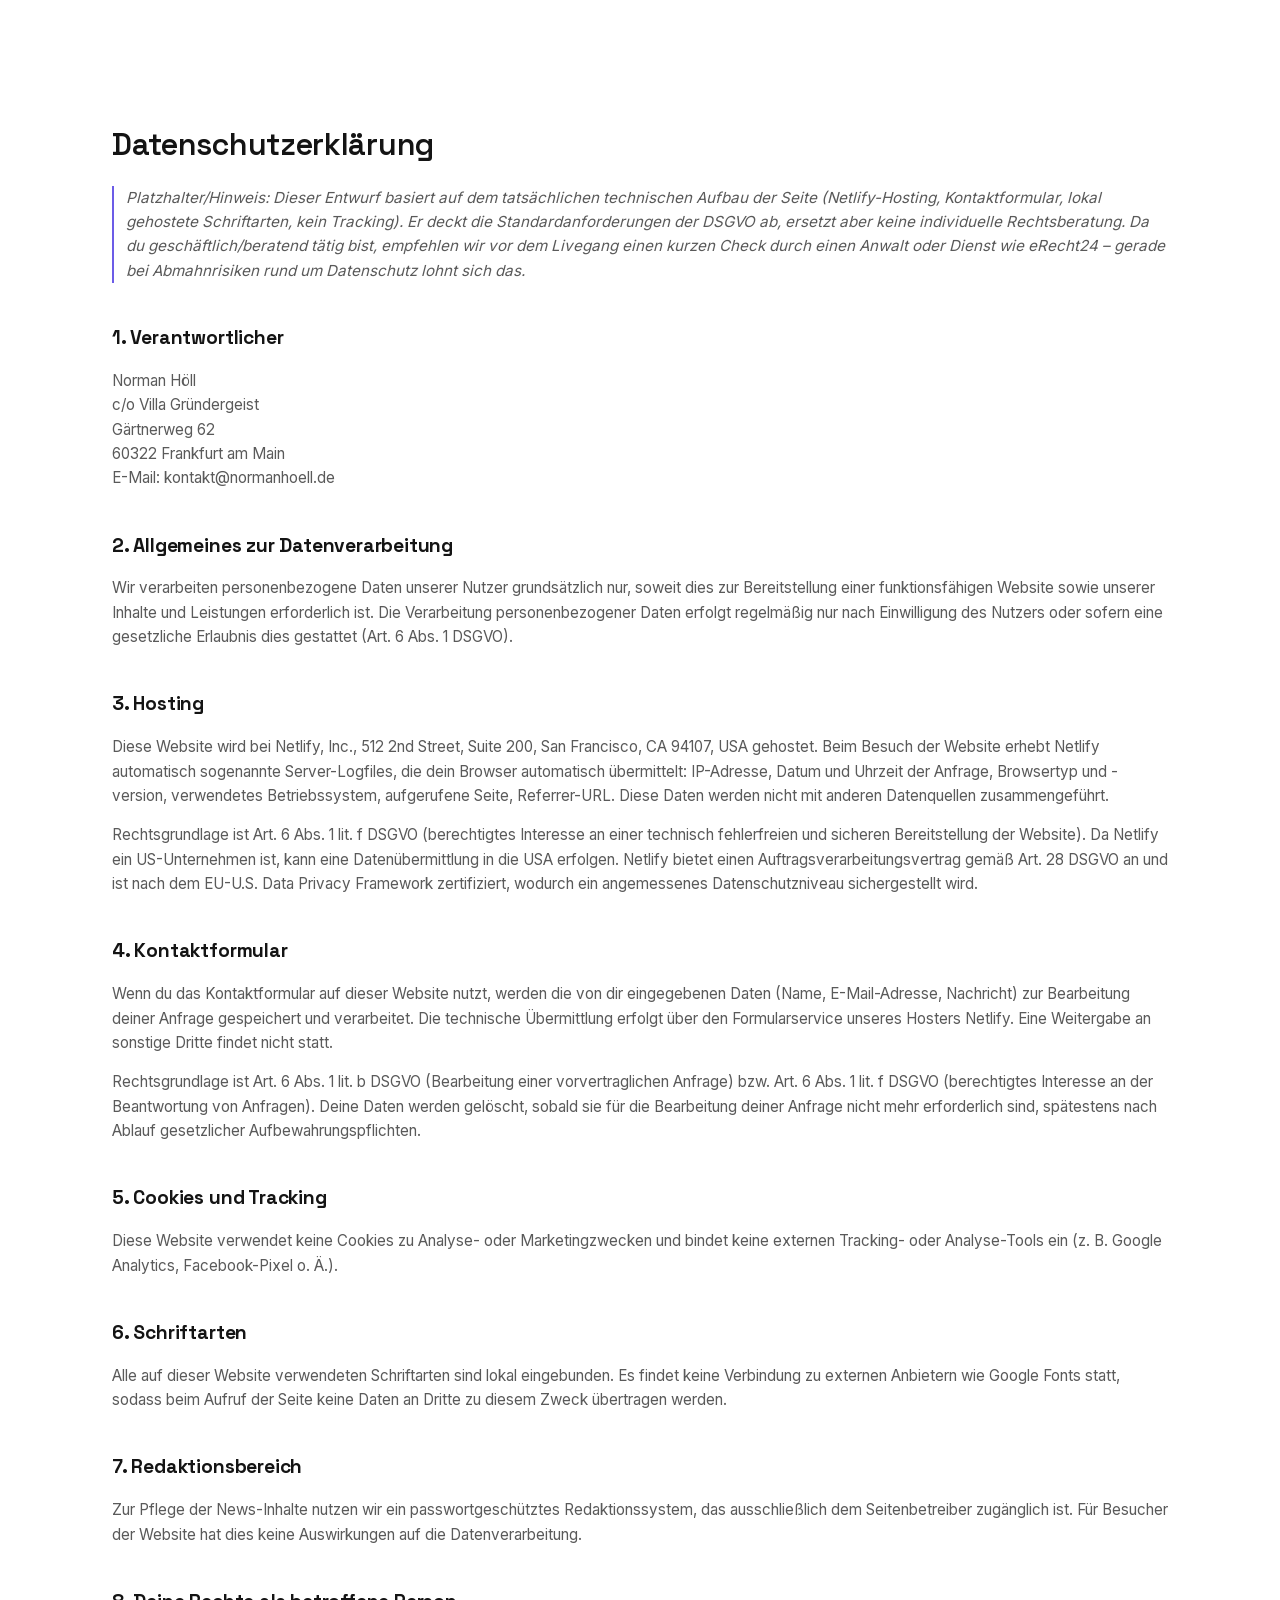
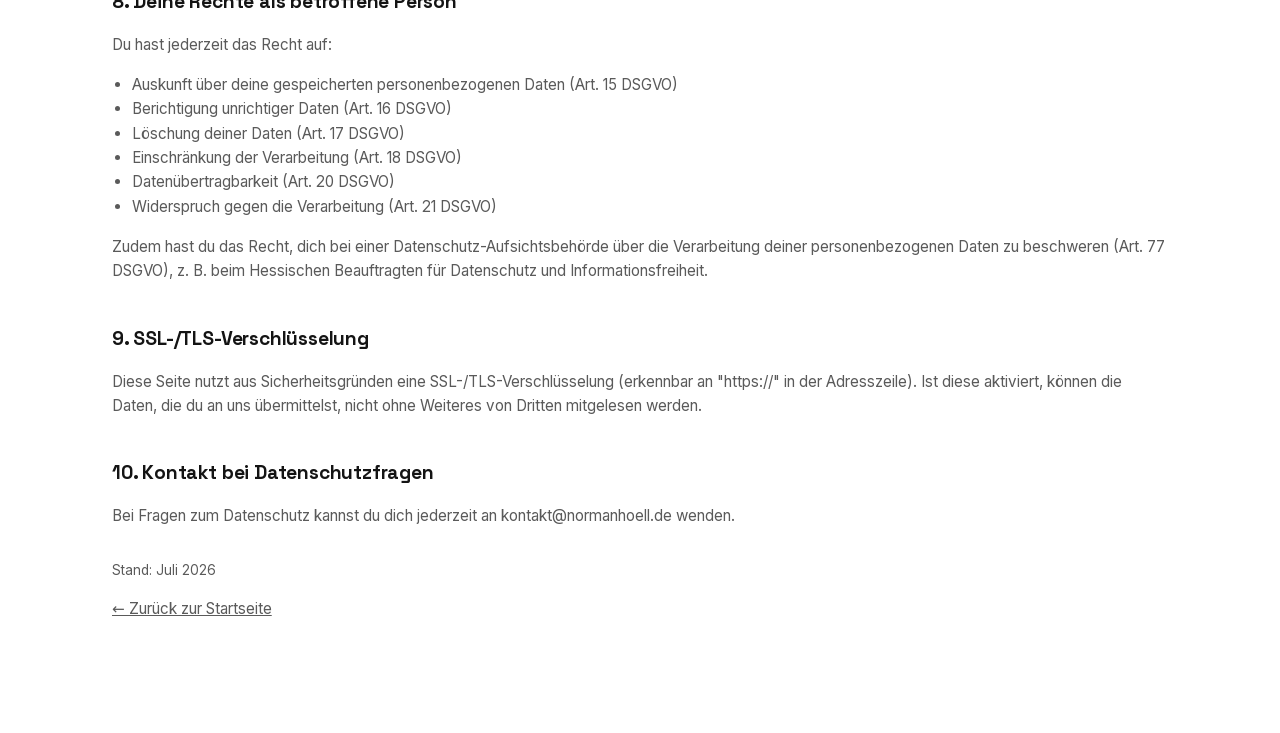
==== datenschutz.html @ 30746abb "Add Datenschutzerklärung, self-host fonts, and content/layout refinements - Reorder sections (Sportp" ====
<!DOCTYPE html>
<html lang="de">
<head>
<meta charset="UTF-8" />
<meta name="viewport" content="width=device-width, initial-scale=1.0" />
<title>Datenschutzerklärung – Norman Höll</title>
<meta name="robots" content="noindex">
<link rel="stylesheet" href="css/style.css">
<style>
  .legal-content h3 { font-size: 1.2rem; margin: 40px 0 12px; }
  .legal-content h4 { font-size: 1rem; margin: 20px 0 8px; }
  .legal-content p, .legal-content li { color: var(--color-text-muted); font-size: 0.95rem; }
  .legal-content ul { padding-left: 20px; }
</style>
</head>
<body>
<section>
  <div class="wrap legal-content">
    <h2 class="section-title" style="text-align:left">Datenschutzerklärung</h2>

    <p class="placeholder-note">
      Platzhalter/Hinweis: Dieser Entwurf basiert auf dem tatsächlichen technischen Aufbau der Seite
      (Netlify-Hosting, Kontaktformular, lokal gehostete Schriftarten, kein Tracking). Er deckt die
      Standardanforderungen der DSGVO ab, ersetzt aber keine individuelle Rechtsberatung. Da du
      geschäftlich/beratend tätig bist, empfehlen wir vor dem Livegang einen kurzen Check durch einen
      Anwalt oder Dienst wie eRecht24 – gerade bei Abmahnrisiken rund um Datenschutz lohnt sich das.
    </p>

    <h3>1. Verantwortlicher</h3>
    <p>
      Norman Höll<br>
      c/o Villa Gründergeist<br>
      Gärtnerweg 62<br>
      60322 Frankfurt am Main<br>
      E-Mail: kontakt@normanhoell.de
    </p>

    <h3>2. Allgemeines zur Datenverarbeitung</h3>
    <p>
      Wir verarbeiten personenbezogene Daten unserer Nutzer grundsätzlich nur, soweit dies zur
      Bereitstellung einer funktionsfähigen Website sowie unserer Inhalte und Leistungen erforderlich
      ist. Die Verarbeitung personenbezogener Daten erfolgt regelmäßig nur nach Einwilligung des
      Nutzers oder sofern eine gesetzliche Erlaubnis dies gestattet (Art. 6 Abs. 1 DSGVO).
    </p>

    <h3>3. Hosting</h3>
    <p>
      Diese Website wird bei Netlify, Inc., 512 2nd Street, Suite 200, San Francisco, CA 94107, USA
      gehostet. Beim Besuch der Website erhebt Netlify automatisch sogenannte Server-Logfiles, die dein
      Browser automatisch übermittelt: IP-Adresse, Datum und Uhrzeit der Anfrage, Browsertyp und
      -version, verwendetes Betriebssystem, aufgerufene Seite, Referrer-URL. Diese Daten werden nicht
      mit anderen Datenquellen zusammengeführt.
    </p>
    <p>
      Rechtsgrundlage ist Art. 6 Abs. 1 lit. f DSGVO (berechtigtes Interesse an einer technisch
      fehlerfreien und sicheren Bereitstellung der Website). Da Netlify ein US-Unternehmen ist, kann
      eine Datenübermittlung in die USA erfolgen. Netlify bietet einen Auftragsverarbeitungsvertrag
      gemäß Art. 28 DSGVO an und ist nach dem EU-U.S. Data Privacy Framework zertifiziert, wodurch ein
      angemessenes Datenschutzniveau sichergestellt wird.
    </p>

    <h3>4. Kontaktformular</h3>
    <p>
      Wenn du das Kontaktformular auf dieser Website nutzt, werden die von dir eingegebenen Daten
      (Name, E-Mail-Adresse, Nachricht) zur Bearbeitung deiner Anfrage gespeichert und verarbeitet. Die
      technische Übermittlung erfolgt über den Formularservice unseres Hosters Netlify. Eine Weitergabe
      an sonstige Dritte findet nicht statt.
    </p>
    <p>
      Rechtsgrundlage ist Art. 6 Abs. 1 lit. b DSGVO (Bearbeitung einer vorvertraglichen Anfrage) bzw.
      Art. 6 Abs. 1 lit. f DSGVO (berechtigtes Interesse an der Beantwortung von Anfragen). Deine Daten
      werden gelöscht, sobald sie für die Bearbeitung deiner Anfrage nicht mehr erforderlich sind,
      spätestens nach Ablauf gesetzlicher Aufbewahrungspflichten.
    </p>

    <h3>5. Cookies und Tracking</h3>
    <p>
      Diese Website verwendet keine Cookies zu Analyse- oder Marketingzwecken und bindet keine externen
      Tracking- oder Analyse-Tools ein (z.&nbsp;B. Google Analytics, Facebook-Pixel o.&nbsp;Ä.).
    </p>

    <h3>6. Schriftarten</h3>
    <p>
      Alle auf dieser Website verwendeten Schriftarten sind lokal eingebunden. Es findet keine
      Verbindung zu externen Anbietern wie Google Fonts statt, sodass beim Aufruf der Seite keine Daten
      an Dritte zu diesem Zweck übertragen werden.
    </p>

    <h3>7. Redaktionsbereich</h3>
    <p>
      Zur Pflege der News-Inhalte nutzen wir ein passwortgeschütztes Redaktionssystem, das ausschließlich
      dem Seitenbetreiber zugänglich ist. Für Besucher der Website hat dies keine Auswirkungen auf die
      Datenverarbeitung.
    </p>

    <h3>8. Deine Rechte als betroffene Person</h3>
    <p>Du hast jederzeit das Recht auf:</p>
    <ul>
      <li>Auskunft über deine gespeicherten personenbezogenen Daten (Art. 15 DSGVO)</li>
      <li>Berichtigung unrichtiger Daten (Art. 16 DSGVO)</li>
      <li>Löschung deiner Daten (Art. 17 DSGVO)</li>
      <li>Einschränkung der Verarbeitung (Art. 18 DSGVO)</li>
      <li>Datenübertragbarkeit (Art. 20 DSGVO)</li>
      <li>Widerspruch gegen die Verarbeitung (Art. 21 DSGVO)</li>
    </ul>
    <p>
      Zudem hast du das Recht, dich bei einer Datenschutz-Aufsichtsbehörde über die Verarbeitung deiner
      personenbezogenen Daten zu beschweren (Art. 77 DSGVO), z.&nbsp;B. beim Hessischen Beauftragten für
      Datenschutz und Informationsfreiheit.
    </p>

    <h3>9. SSL-/TLS-Verschlüsselung</h3>
    <p>
      Diese Seite nutzt aus Sicherheitsgründen eine SSL-/TLS-Verschlüsselung (erkennbar an "https://" in
      der Adresszeile). Ist diese aktiviert, können die Daten, die du an uns übermittelst, nicht ohne
      Weiteres von Dritten mitgelesen werden.
    </p>

    <h3>10. Kontakt bei Datenschutzfragen</h3>
    <p>
      Bei Fragen zum Datenschutz kannst du dich jederzeit an kontakt@normanhoell.de wenden.
    </p>

    <p style="margin-top:32px; font-size:0.85rem;">Stand: Juli 2026</p>

    <p><a href="/">&larr; Zurück zur Startseite</a></p>
  </div>
</section>
</body>
</html>
---- css/style.css ----
@font-face {
  font-family: "Inter";
  font-style: normal;
  font-weight: 300;
  font-display: swap;
  src: url("../fonts/inter-variable.woff2") format("woff2");
}
@font-face {
  font-family: "Inter";
  font-style: normal;
  font-weight: 400;
  font-display: swap;
  src: url("../fonts/inter-variable.woff2") format("woff2");
}
@font-face {
  font-family: "Inter";
  font-style: normal;
  font-weight: 500;
  font-display: swap;
  src: url("../fonts/inter-variable.woff2") format("woff2");
}
@font-face {
  font-family: "Inter";
  font-style: normal;
  font-weight: 600;
  font-display: swap;
  src: url("../fonts/inter-variable.woff2") format("woff2");
}
@font-face {
  font-family: "Space Grotesk";
  font-style: normal;
  font-weight: 500;
  font-display: swap;
  src: url("../fonts/space-grotesk-variable.woff2") format("woff2");
}
@font-face {
  font-family: "Space Grotesk";
  font-style: normal;
  font-weight: 600;
  font-display: swap;
  src: url("../fonts/space-grotesk-variable.woff2") format("woff2");
}
@font-face {
  font-family: "Space Grotesk";
  font-style: normal;
  font-weight: 700;
  font-display: swap;
  src: url("../fonts/space-grotesk-variable.woff2") format("woff2");
}

:root {
  --color-bg: #f6f6f6;
  --color-bg-white: #ffffff;
  --color-text: #141414;
  --color-text-muted: #5a5a5a;
  --color-accent: #6c5ce7;
  --color-line: #141414;
  --max-width: 1120px;
  --font-main: "Inter", "Segoe UI", system-ui, sans-serif;
  --font-heading: "Space Grotesk", "Inter", system-ui, sans-serif;
}

* { box-sizing: border-box; }

html { scroll-behavior: smooth; }

body {
  margin: 0;
  font-family: var(--font-main);
  color: var(--color-text);
  background: var(--color-bg-white);
  line-height: 1.6;
}

img { max-width: 100%; display: block; }

h1, h2, h3, h4, .eyebrow, .about-quote {
  font-family: var(--font-heading);
  letter-spacing: -0.01em;
}

.wrap {
  max-width: var(--max-width);
  margin: 0 auto;
  padding: 0 32px;
}

a { color: inherit; }

/* Nav */
.nav {
  position: fixed;
  top: 0;
  left: 0;
  right: 0;
  z-index: 50;
  padding: 24px 0;
  transition: background 0.3s ease;
}
.nav.is-scrolled {
  background: rgba(255, 255, 255, 0.92);
  backdrop-filter: blur(6px);
}
.nav .wrap {
  display: flex;
  justify-content: center;
  align-items: center;
}
.nav.is-scrolled .nav-links a { color: var(--color-text); }
.nav-links {
  display: flex;
  gap: 48px;
  list-style: none;
  margin: 0;
  padding: 0;
}
.nav-links a {
  text-decoration: none;
  font-size: 0.92rem;
  letter-spacing: 0.02em;
  color: #fff;
  opacity: 0.9;
}
.nav-links a:hover { opacity: 1; }
.nav-toggle { display: none; }

/* Hero */
.hero {
  position: relative;
  min-height: 100vh;
  display: flex;
  align-items: center;
  color: #fff;
  background-size: cover;
  background-position: center;
  isolation: isolate;
}
.hero::before {
  content: "";
  position: absolute;
  inset: 0;
  background: linear-gradient(180deg, rgba(0,0,0,0.55), rgba(0,0,0,0.35) 40%, rgba(0,0,0,0.65));
  z-index: -1;
}
.hero-content {
  padding-top: 90px;
  text-align: left;
  width: 100%;
}
.hero-heading {
  display: flex;
  align-items: flex-end;
  flex-wrap: wrap;
  gap: 36px;
  margin-bottom: 44px;
}
.hero h1 {
  font-size: clamp(3.6rem, 9vw, 7.2rem);
  line-height: 0.92;
  font-weight: 700;
  letter-spacing: -0.02em;
  margin: 0;
}
.hero .hero-location {
  font-size: clamp(1rem, 2vw, 1.4rem);
  font-weight: 500;
  text-transform: uppercase;
  letter-spacing: 0.06em;
  line-height: 1.25;
  opacity: 0.85;
  border-left: 3px solid var(--color-accent);
  padding-left: 22px;
  margin: 0 0 10px;
}
.hero-tagline {
  max-width: 100%;
  margin: 0;
  text-align: center;
  font-size: 1.15rem;
  line-height: 1.7;
  font-weight: 300;
}
.hero-tagline strong { font-weight: 600; }

/* Section basics */
section { padding: 96px 0; }
.section-alt { background: var(--color-bg); }
.section-title {
  font-size: 1.9rem;
  font-weight: 600;
  text-align: center;
  margin-bottom: 12px;
}
.section-lead {
  text-align: center;
  max-width: 680px;
  margin: 0 auto 56px;
  color: var(--color-text-muted);
  font-size: 1.05rem;
}
.eyebrow {
  text-transform: uppercase;
  letter-spacing: 0.12em;
  font-size: 0.78rem;
  color: var(--color-accent);
  font-weight: 600;
  display: block;
  text-align: center;
  margin-bottom: 12px;
}
#angebot .eyebrow {
  font-size: 1.5rem;
  letter-spacing: 0.01em;
  margin-bottom: 20px;
}

/* Pillar cards */
.pillars {
  display: grid;
  grid-template-columns: repeat(3, 1fr);
  gap: 32px;
}
.pillar-card {
  text-align: center;
  padding: 28px 20px;
  background: var(--color-bg-white);
  border-top: 3px solid var(--color-accent);
  border-radius: 4px;
  box-shadow: 0 8px 24px rgba(0,0,0,0.05);
}
.pillar-card h3 {
  font-size: 1.3rem;
  margin: 0 0 12px;
}
.pillar-card p {
  color: var(--color-text-muted);
  font-size: 0.95rem;
  margin: 0 0 16px;
}
.pillar-card a {
  font-size: 0.85rem;
  font-weight: 600;
  color: var(--color-accent);
  text-decoration: none;
}

/* Two-column content */
.split {
  display: grid;
  grid-template-columns: 1fr 1fr;
  gap: 56px;
  align-items: center;
}
.split-reverse { direction: rtl; }
.split-reverse > * { direction: ltr; }
.split h2 { font-size: 1.7rem; margin-top: 0; }
.split ul { padding-left: 20px; margin: 20px 0; list-style: none; }
.split li { margin-bottom: 8px; position: relative; padding-left: 18px; }
.split li::before {
  content: "";
  position: absolute;
  left: 0;
  top: 0.6em;
  width: 6px;
  height: 6px;
  border-radius: 50%;
  background: var(--color-accent);
}
.split img { border-radius: 12px; }

.cta-button {
  display: inline-block;
  background: var(--color-text);
  color: #fff;
  text-decoration: none;
  padding: 13px 28px;
  border-radius: 999px;
  font-size: 0.92rem;
  font-weight: 600;
  transition: background 0.2s ease;
}
.cta-button:hover { background: var(--color-accent); }
.cta-button.is-ghost {
  background: transparent;
  border: 1px solid var(--color-accent);
  color: var(--color-accent);
}
.cta-button.is-ghost:hover { border-color: var(--color-accent); color: #fff; background: var(--color-accent); }

/* Project / news cards */
.card-grid {
  display: grid;
  grid-template-columns: repeat(auto-fit, minmax(260px, 1fr));
  gap: 24px;
}
.info-card {
  background: var(--color-bg-white);
  border-radius: 10px;
  border-left: 3px solid var(--color-accent);
  padding: 24px;
  box-shadow: 0 4px 16px rgba(0,0,0,0.05);
}
.info-card h4 {
  margin: 0 0 10px;
  font-size: 1.05rem;
}
.info-card p {
  margin: 0;
  color: var(--color-text-muted);
  font-size: 0.92rem;
}
.info-card .info-date {
  display: block;
  font-size: 0.78rem;
  color: var(--color-accent);
  font-weight: 600;
  margin-bottom: 8px;
  text-transform: uppercase;
  letter-spacing: 0.04em;
}
.info-card.is-feature { border-left-width: 4px; }
.info-card .info-target {
  margin-top: 12px;
  padding-top: 12px;
  border-top: 1px solid rgba(0,0,0,0.08);
  font-size: 0.85rem;
}

.card-grid-2 { grid-template-columns: repeat(2, 1fr); }

details.info-card summary {
  cursor: pointer;
  list-style: none;
  position: relative;
  padding-right: 32px;
}
details.info-card summary::-webkit-details-marker { display: none; }
details.info-card summary::after {
  content: "+";
  position: absolute;
  top: 0;
  right: 0;
  width: 22px;
  height: 22px;
  display: flex;
  align-items: center;
  justify-content: center;
  font-size: 1.1rem;
  font-weight: 600;
  color: var(--color-accent);
  border: 1px solid var(--color-accent);
  border-radius: 50%;
  transition: transform 0.2s ease;
}
details.info-card[open] summary::after { transform: rotate(135deg); }
details.info-card summary h4,
details.info-card summary p { pointer-events: none; }
.info-card-detail {
  margin-top: 14px;
  padding-top: 14px;
  border-top: 1px solid rgba(0,0,0,0.08);
}
.info-card-detail p {
  margin: 0;
  color: var(--color-text-muted);
  font-size: 0.9rem;
}

.placeholder-note {
  font-size: 0.78rem;
  font-style: italic;
  color: var(--color-text-muted);
  border-left: 2px solid var(--color-accent);
  padding-left: 12px;
  margin-top: 16px;
}

/* About */
.about-photo {
  position: relative;
  isolation: isolate;
}
.about-photo::before {
  content: "";
  position: absolute;
  top: 10px;
  left: 10px;
  width: 100%;
  height: 100%;
  background: var(--color-accent);
  border-radius: 12px;
  z-index: -1;
}
.about-photo img { border-radius: 12px; }
.partner-feature {
  background: var(--color-bg-white);
  border-radius: 12px;
  padding: 40px;
  display: flex;
  align-items: center;
  justify-content: center;
  box-shadow: 0 4px 16px rgba(0,0,0,0.05);
}
.partner-wordmark {
  font-family: var(--font-heading);
  font-weight: 700;
  font-size: 1.8rem;
  line-height: 1.25;
  text-align: center;
  color: var(--color-text-muted);
  opacity: 0.65;
  transition: opacity 0.2s ease, color 0.2s ease;
}
.partner-feature:hover .partner-wordmark { opacity: 1; color: var(--color-accent); }
.about-quote {
  font-size: 1.3rem;
  font-weight: 600;
  text-align: left;
  margin: 0 0 20px;
}

.timeline {
  display: grid;
  grid-template-columns: repeat(5, 1fr);
  gap: 24px;
  margin-top: 72px;
  position: relative;
}
.timeline::before {
  content: "";
  position: absolute;
  top: 5px;
  left: 0;
  right: 0;
  height: 1px;
  background: rgba(0,0,0,0.12);
}
.timeline-step {
  position: relative;
  padding-top: 28px;
}
.timeline-dot {
  position: absolute;
  top: 0;
  left: 0;
  width: 12px;
  height: 12px;
  border-radius: 50%;
  background: var(--color-bg-white);
  border: 2px solid var(--color-accent);
}
.timeline-step.is-current .timeline-dot { background: var(--color-accent); }
.timeline-step h4 { font-size: 0.92rem; margin: 0 0 8px; }
.timeline-step p { font-size: 0.83rem; color: var(--color-text-muted); margin: 0; }

/* Referenzen */
.logo-wall {
  display: flex;
  flex-wrap: wrap;
  justify-content: center;
  gap: 20px;
}
.logo-item {
  background: var(--color-bg-white);
  border: 1px solid rgba(0,0,0,0.08);
  border-radius: 10px;
  height: 84px;
  flex: 0 1 200px;
  display: flex;
  align-items: center;
  justify-content: center;
  padding: 14px 22px;
  opacity: 0.65;
  transition: opacity 0.2s ease, color 0.2s ease;
}
.logo-item:hover { opacity: 1; }
.logo-item.logo-text {
  font-family: var(--font-heading);
  font-weight: 700;
  font-size: 1.05rem;
  letter-spacing: 0.01em;
  text-align: center;
  color: var(--color-text-muted);
}
.logo-item.logo-text:hover { color: var(--color-accent); }

/* News */
#news-list { margin-top: 32px; }
.news-empty { text-align: center; color: var(--color-text-muted); }
.news-archive {
  margin-top: 40px;
  border-top: 1px solid rgba(0,0,0,0.1);
}
.news-archive-item {
  border-bottom: 1px solid rgba(0,0,0,0.1);
}
.news-archive-item summary {
  display: flex;
  align-items: baseline;
  gap: 24px;
  padding: 18px 4px;
  cursor: pointer;
  list-style: none;
}
.news-archive-item summary::-webkit-details-marker { display: none; }
.news-archive-item summary .info-date {
  margin: 0;
  min-width: 160px;
  flex-shrink: 0;
}
.news-archive-item summary h4 {
  margin: 0;
  font-size: 1rem;
}
.news-archive-item .info-card-detail {
  padding: 0 4px 22px;
}
div.news-archive-item {
  display: flex;
  align-items: baseline;
  gap: 24px;
  padding: 18px 4px;
}
div.news-archive-item .info-date { margin: 0; min-width: 160px; flex-shrink: 0; }
div.news-archive-item h4 { margin: 0; font-size: 1rem; }
.news-image {
  width: 100%;
  max-height: 320px;
  object-fit: cover;
  border-radius: 8px;
  margin-bottom: 14px;
  cursor: zoom-in;
}

.news-slider {
  position: relative;
  margin-bottom: 14px;
  border-radius: 8px;
  overflow: hidden;
}
.news-slider-track {
  display: flex;
  transition: transform 0.3s ease;
}
.news-slider-track .news-image {
  flex: 0 0 100%;
  margin-bottom: 0;
  border-radius: 0;
}
.slider-btn {
  position: absolute;
  top: 50%;
  transform: translateY(-50%);
  background: rgba(20,20,20,0.55);
  color: #fff;
  border: none;
  width: 32px;
  height: 32px;
  border-radius: 50%;
  font-size: 1.2rem;
  line-height: 1;
  cursor: pointer;
}
.slider-prev { left: 10px; }
.slider-next { right: 10px; }
.slider-dots {
  position: absolute;
  bottom: 10px;
  left: 0;
  right: 0;
  display: flex;
  justify-content: center;
  gap: 6px;
}
.slider-dot {
  width: 8px;
  height: 8px;
  border-radius: 50%;
  border: none;
  padding: 0;
  background: rgba(255,255,255,0.55);
  cursor: pointer;
}
.slider-dot.is-active { background: #fff; }

/* Lightbox */
.lightbox {
  position: fixed;
  inset: 0;
  z-index: 200;
  display: none;
  align-items: center;
  justify-content: center;
  background: rgba(10,10,10,0.85);
  cursor: zoom-out;
}
.lightbox.is-open { display: flex; }
.lightbox img {
  max-width: 90vw;
  max-height: 85vh;
  border-radius: 6px;
  box-shadow: 0 20px 60px rgba(0,0,0,0.4);
}
.lightbox-close {
  position: absolute;
  top: 24px;
  right: 32px;
  background: none;
  border: none;
  color: #fff;
  font-size: 2rem;
  line-height: 1;
  cursor: pointer;
}

/* Contact */
.contact {
  position: relative;
  color: #fff;
  background-size: cover;
  background-position: center;
  isolation: isolate;
}
.contact::before {
  content: "";
  position: absolute;
  inset: 0;
  background: rgba(10,10,10,0.6);
  z-index: -1;
}
.contact .wrap { display: grid; grid-template-columns: 1fr 1fr; gap: 48px; }
.contact h2 { font-size: 1.8rem; margin-top: 0; }
.contact-form { display: grid; gap: 14px; }
.contact-form input,
.contact-form textarea {
  padding: 13px 16px;
  border-radius: 8px;
  border: none;
  font-family: inherit;
  font-size: 0.95rem;
  background: rgba(255,255,255,0.95);
}
.contact-form textarea { min-height: 120px; resize: vertical; }
.contact-form button {
  justify-self: start;
}
.contact-address { font-size: 0.95rem; opacity: 0.9; }
.contact-mail {
  display: inline-block;
  margin-top: 20px;
  font-size: 1.15rem;
  font-weight: 600;
  text-decoration: none;
  border-bottom: 1px solid rgba(255,255,255,0.5);
}

/* Footer */
footer {
  padding: 28px 0;
  text-align: center;
  font-size: 0.8rem;
  color: var(--color-text-muted);
}
footer a { color: var(--color-text-muted); }

@media (max-width: 900px) {
  .pillars, .contact .wrap { grid-template-columns: 1fr; }
  .card-grid-2 { grid-template-columns: 1fr; }
  .split { grid-template-columns: 1fr; }
  .split-reverse { direction: ltr; }
  .nav-links { display: none; }
  .timeline { grid-template-columns: 1fr; gap: 28px; }
  .timeline::before { top: 0; bottom: 0; left: 5px; right: auto; width: 1px; height: auto; }
  .timeline-step { padding-top: 0; padding-left: 28px; }
  .timeline-dot { top: 4px; left: 0; }
  .hero-heading { flex-direction: column; align-items: flex-start; gap: 18px; }
  .hero .hero-location { border-left: none; border-top: 3px solid var(--color-accent); padding-left: 0; padding-top: 14px; }
}
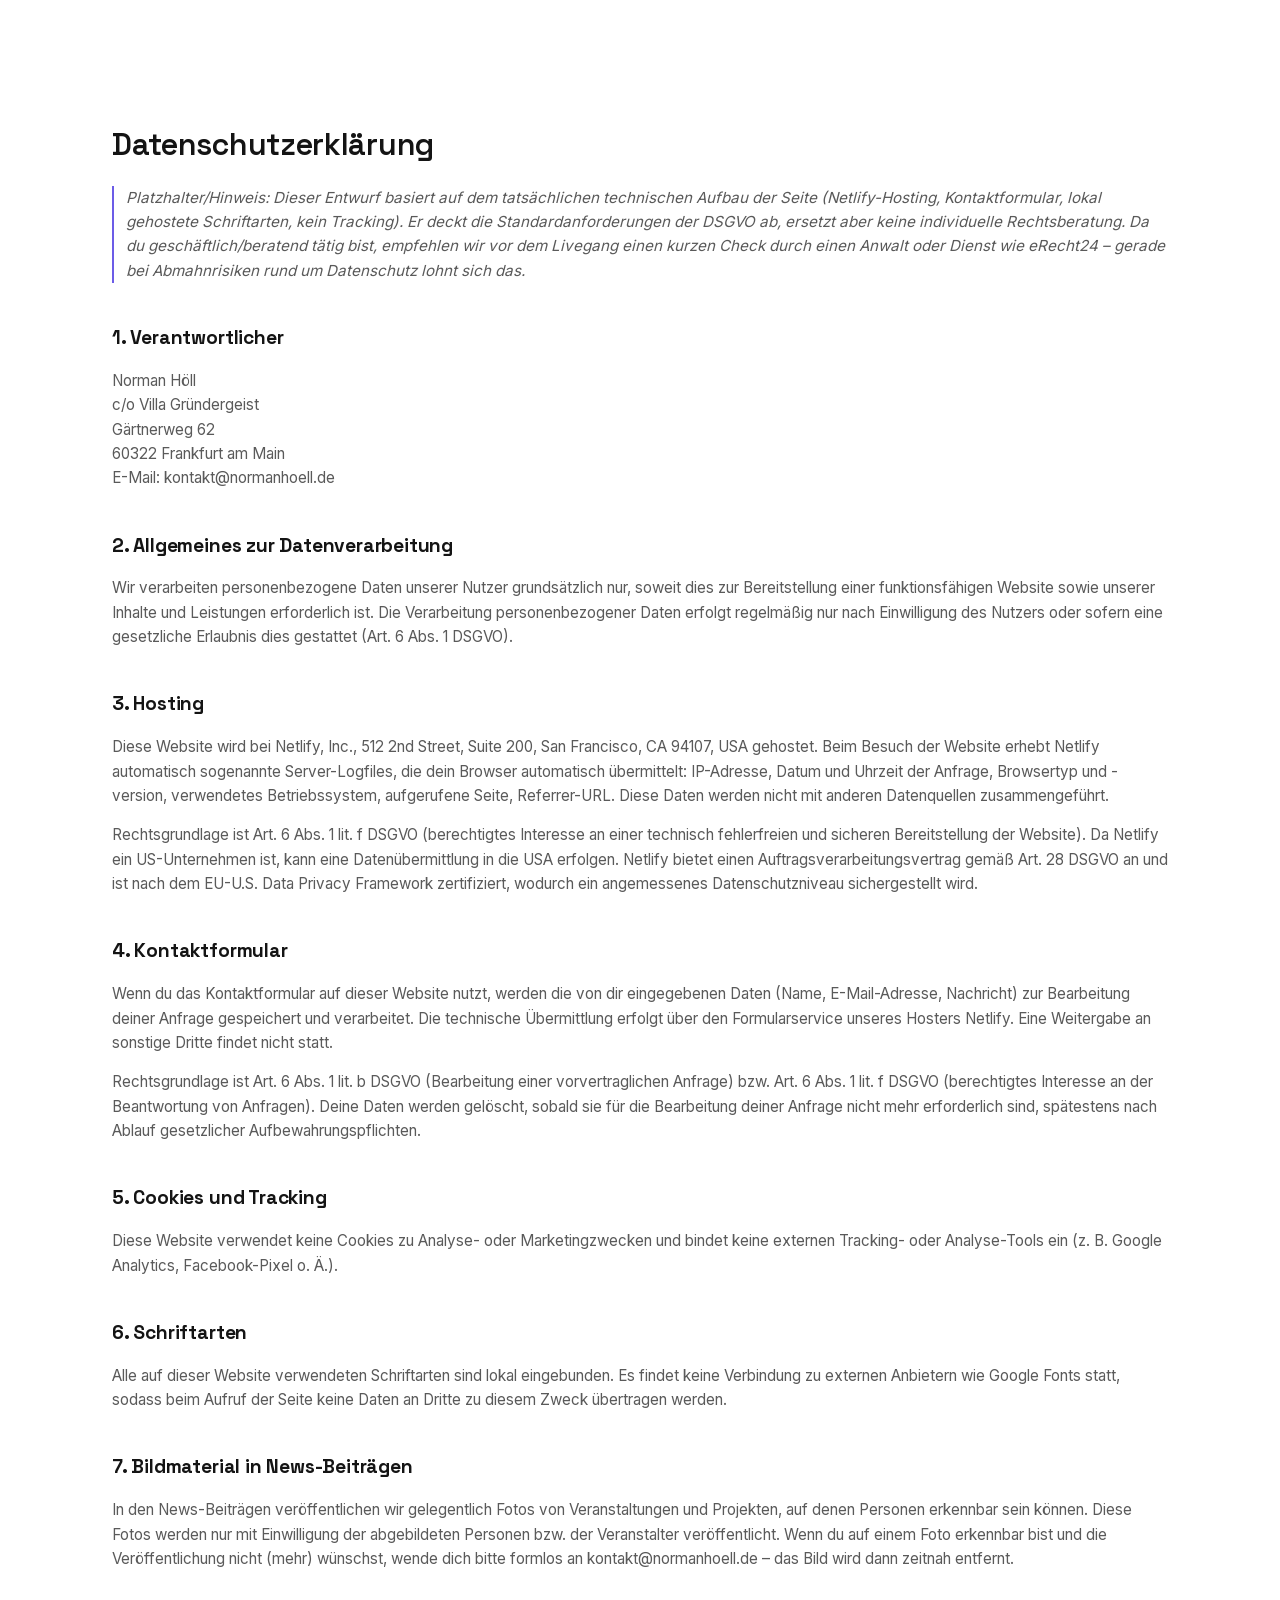
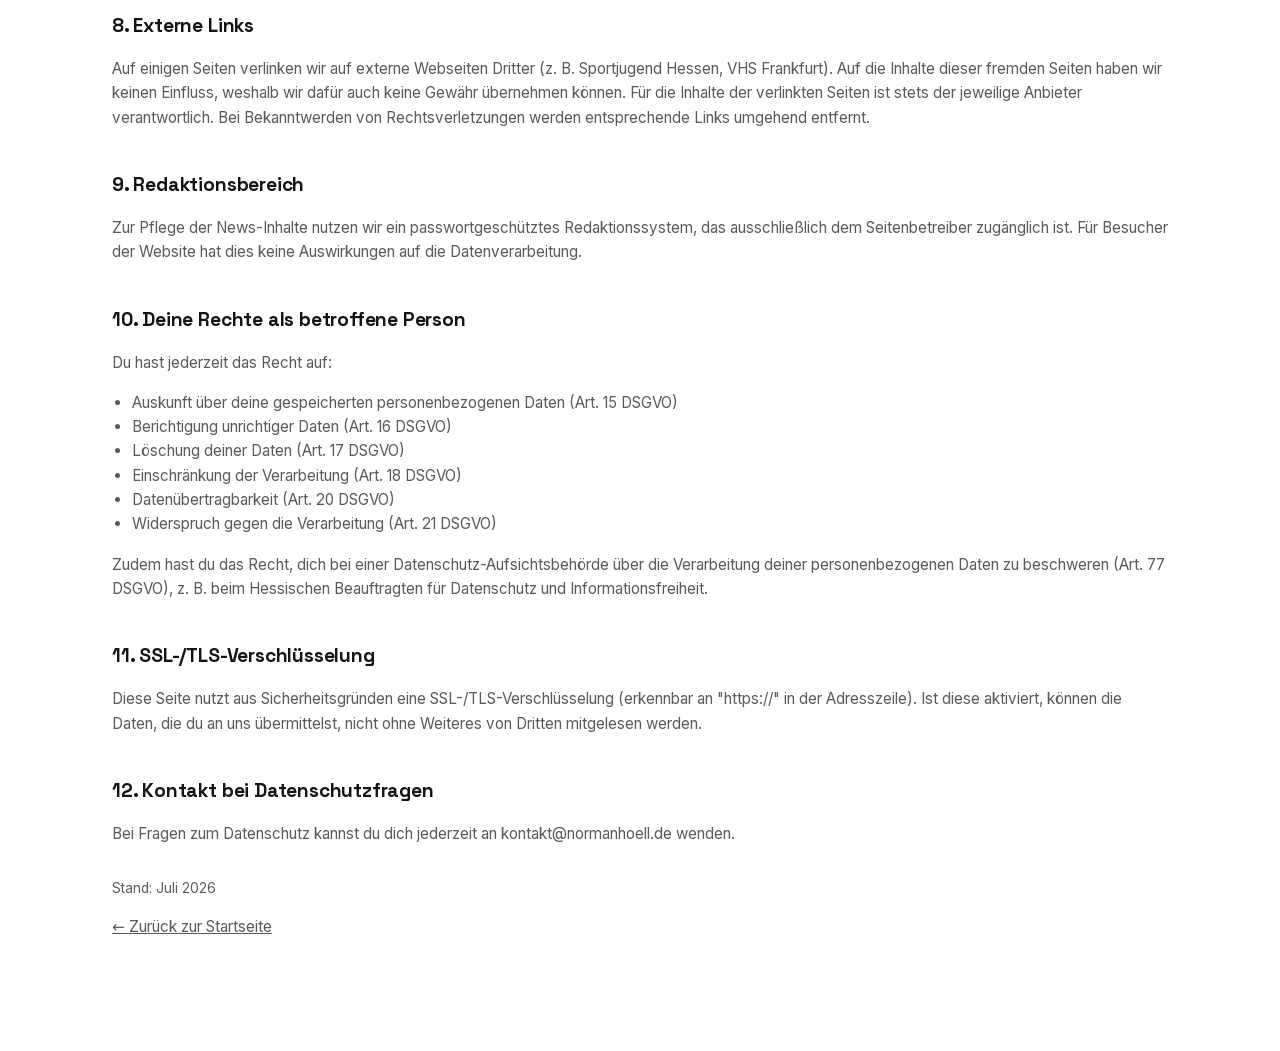
==== commit d2578b6b: "Site-wide QA pass: fix lazy-load bug, complete privacy policy - Remove loading="lazy" from portrait " ====
--- a/datenschutz.html
+++ b/datenschutz.html
@@ -86,14 +86,32 @@
       an Dritte zu diesem Zweck übertragen werden.
     </p>
 
-    <h3>7. Redaktionsbereich</h3>
+    <h3>7. Bildmaterial in News-Beiträgen</h3>
+    <p>
+      In den News-Beiträgen veröffentlichen wir gelegentlich Fotos von Veranstaltungen und Projekten, auf
+      denen Personen erkennbar sein können. Diese Fotos werden nur mit Einwilligung der abgebildeten
+      Personen bzw. der Veranstalter veröffentlicht. Wenn du auf einem Foto erkennbar bist und die
+      Veröffentlichung nicht (mehr) wünschst, wende dich bitte formlos an kontakt@normanhoell.de – das
+      Bild wird dann zeitnah entfernt.
+    </p>
+
+    <h3>8. Externe Links</h3>
+    <p>
+      Auf einigen Seiten verlinken wir auf externe Webseiten Dritter (z.&nbsp;B. Sportjugend Hessen, VHS
+      Frankfurt). Auf die Inhalte dieser fremden Seiten haben wir keinen Einfluss, weshalb wir dafür auch
+      keine Gewähr übernehmen können. Für die Inhalte der verlinkten Seiten ist stets der jeweilige
+      Anbieter verantwortlich. Bei Bekanntwerden von Rechtsverletzungen werden entsprechende Links
+      umgehend entfernt.
+    </p>
+
+    <h3>9. Redaktionsbereich</h3>
     <p>
       Zur Pflege der News-Inhalte nutzen wir ein passwortgeschütztes Redaktionssystem, das ausschließlich
       dem Seitenbetreiber zugänglich ist. Für Besucher der Website hat dies keine Auswirkungen auf die
       Datenverarbeitung.
     </p>
 
-    <h3>8. Deine Rechte als betroffene Person</h3>
+    <h3>10. Deine Rechte als betroffene Person</h3>
     <p>Du hast jederzeit das Recht auf:</p>
     <ul>
       <li>Auskunft über deine gespeicherten personenbezogenen Daten (Art. 15 DSGVO)</li>
@@ -109,14 +127,14 @@
       Datenschutz und Informationsfreiheit.
     </p>
 
-    <h3>9. SSL-/TLS-Verschlüsselung</h3>
+    <h3>11. SSL-/TLS-Verschlüsselung</h3>
     <p>
       Diese Seite nutzt aus Sicherheitsgründen eine SSL-/TLS-Verschlüsselung (erkennbar an "https://" in
       der Adresszeile). Ist diese aktiviert, können die Daten, die du an uns übermittelst, nicht ohne
       Weiteres von Dritten mitgelesen werden.
     </p>
 
-    <h3>10. Kontakt bei Datenschutzfragen</h3>
+    <h3>12. Kontakt bei Datenschutzfragen</h3>
     <p>
       Bei Fragen zum Datenschutz kannst du dich jederzeit an kontakt@normanhoell.de wenden.
     </p>
--- a/css/style.css
+++ b/css/style.css
@@ -105,6 +105,7 @@
   display: flex;
   justify-content: center;
   align-items: center;
+  position: relative;
 }
 .nav.is-scrolled .nav-links a { color: var(--color-text); }
 .nav-links {
@@ -120,9 +121,35 @@
   letter-spacing: 0.02em;
   color: #fff;
   opacity: 0.9;
+  transition: color 0.2s ease, opacity 0.2s ease;
 }
 .nav-links a:hover { opacity: 1; }
-.nav-toggle { display: none; }
+.nav-links a.is-active {
+  color: var(--color-accent);
+  opacity: 1;
+  font-weight: 600;
+}
+.nav.is-scrolled .nav-links a.is-active { color: var(--color-accent); }
+.nav-toggle {
+  display: none;
+  flex-direction: column;
+  justify-content: center;
+  gap: 5px;
+  width: 30px;
+  height: 24px;
+  background: none;
+  border: none;
+  padding: 0;
+  cursor: pointer;
+}
+.nav-toggle span {
+  display: block;
+  height: 2px;
+  background: #fff;
+  border-radius: 2px;
+  transition: background 0.2s ease;
+}
+.nav.is-scrolled .nav-toggle span { background: var(--color-text); }
 
 /* Hero */
 .hero {
@@ -286,6 +313,12 @@
   color: var(--color-accent);
 }
 .cta-button.is-ghost:hover { border-color: var(--color-accent); color: #fff; background: var(--color-accent); }
+.cta-row {
+  display: flex;
+  flex-wrap: wrap;
+  gap: 14px;
+  margin-top: 20px;
+}
 
 /* Project / news cards */
 .card-grid {
@@ -300,6 +333,39 @@
   padding: 24px;
   box-shadow: 0 4px 16px rgba(0,0,0,0.05);
 }
+.info-card.has-cover {
+  border-left: none;
+  padding: 0;
+  overflow: hidden;
+}
+.info-card.is-clickable { cursor: pointer; transition: transform 0.15s ease, box-shadow 0.15s ease; }
+.info-card.is-clickable:hover {
+  transform: translateY(-3px);
+  box-shadow: 0 10px 28px rgba(0,0,0,0.1);
+}
+.news-cover {
+  width: 100%;
+  height: 150px;
+  overflow: hidden;
+  background: var(--color-bg);
+}
+.news-cover img {
+  width: 100%;
+  height: 100%;
+  object-fit: cover;
+  display: block;
+  margin: 0;
+}
+.info-card-body {
+  padding: 16px 20px 20px;
+}
+.read-more {
+  display: inline-block;
+  margin-top: 10px;
+  font-size: 0.82rem;
+  font-weight: 600;
+  color: var(--color-accent);
+}
 .info-card h4 {
   margin: 0 0 10px;
   font-size: 1.05rem;
@@ -331,11 +397,13 @@
 details.info-card summary {
   cursor: pointer;
   list-style: none;
+}
+details.info-card summary::-webkit-details-marker { display: none; }
+details.info-card:not(.has-cover) summary {
   position: relative;
   padding-right: 32px;
 }
-details.info-card summary::-webkit-details-marker { display: none; }
-details.info-card summary::after {
+details.info-card:not(.has-cover) summary::after {
   content: "+";
   position: absolute;
   top: 0;
@@ -352,7 +420,9 @@
   border-radius: 50%;
   transition: transform 0.2s ease;
 }
-details.info-card[open] summary::after { transform: rotate(135deg); }
+details.info-card:not(.has-cover)[open] summary::after {
+  transform: rotate(135deg);
+}
 details.info-card summary h4,
 details.info-card summary p { pointer-events: none; }
 .info-card-detail {
@@ -361,7 +431,7 @@
   border-top: 1px solid rgba(0,0,0,0.08);
 }
 .info-card-detail p {
-  margin: 0;
+  margin: 0 0 12px;
   color: var(--color-text-muted);
   font-size: 0.9rem;
 }
@@ -487,63 +557,36 @@
 /* News */
 #news-list { margin-top: 32px; }
 .news-empty { text-align: center; color: var(--color-text-muted); }
-.news-archive {
-  margin-top: 40px;
-  border-top: 1px solid rgba(0,0,0,0.1);
-}
-.news-archive-item {
-  border-bottom: 1px solid rgba(0,0,0,0.1);
-}
-.news-archive-item summary {
-  display: flex;
-  align-items: baseline;
-  gap: 24px;
-  padding: 18px 4px;
-  cursor: pointer;
-  list-style: none;
-}
-.news-archive-item summary::-webkit-details-marker { display: none; }
-.news-archive-item summary .info-date {
-  margin: 0;
-  min-width: 160px;
-  flex-shrink: 0;
-}
-.news-archive-item summary h4 {
-  margin: 0;
-  font-size: 1rem;
-}
-.news-archive-item .info-card-detail {
-  padding: 0 4px 22px;
-}
-div.news-archive-item {
-  display: flex;
-  align-items: baseline;
-  gap: 24px;
-  padding: 18px 4px;
-}
-div.news-archive-item .info-date { margin: 0; min-width: 160px; flex-shrink: 0; }
-div.news-archive-item h4 { margin: 0; font-size: 1rem; }
+.card-grid-3 { grid-template-columns: repeat(3, 1fr); }
+.news-cover-placeholder {
+  display: flex;
+  align-items: center;
+  justify-content: center;
+  background: linear-gradient(135deg, var(--color-accent), #423579);
+}
 .news-image {
   width: 100%;
   max-height: 320px;
   object-fit: cover;
   border-radius: 8px;
   margin-bottom: 14px;
-  cursor: zoom-in;
 }
 
 .news-slider {
   position: relative;
+  height: 320px;
   margin-bottom: 14px;
   border-radius: 8px;
   overflow: hidden;
 }
 .news-slider-track {
   display: flex;
+  height: 100%;
   transition: transform 0.3s ease;
 }
 .news-slider-track .news-image {
   flex: 0 0 100%;
+  height: 100%;
   margin-bottom: 0;
   border-radius: 0;
 }
@@ -583,34 +626,70 @@
 }
 .slider-dot.is-active { background: #fff; }
 
-/* Lightbox */
-.lightbox {
+/* Post modal */
+body.no-scroll { overflow: hidden; }
+.post-modal {
   position: fixed;
   inset: 0;
-  z-index: 200;
+  z-index: 300;
   display: none;
   align-items: center;
   justify-content: center;
-  background: rgba(10,10,10,0.85);
-  cursor: zoom-out;
-}
-.lightbox.is-open { display: flex; }
-.lightbox img {
-  max-width: 90vw;
+  padding: 40px 20px;
+}
+.post-modal.is-open { display: flex; }
+.post-modal-backdrop {
+  position: absolute;
+  inset: 0;
+  background: rgba(10,10,10,0.75);
+}
+.post-modal-panel {
+  position: relative;
+  background: var(--color-bg-white);
+  width: 100%;
+  max-width: 640px;
   max-height: 85vh;
-  border-radius: 6px;
-  box-shadow: 0 20px 60px rgba(0,0,0,0.4);
-}
-.lightbox-close {
-  position: absolute;
-  top: 24px;
-  right: 32px;
-  background: none;
+  overflow-y: auto;
+  border-radius: 14px;
+  box-shadow: 0 30px 80px rgba(0,0,0,0.35);
+}
+.post-modal-close {
+  position: absolute;
+  top: 14px;
+  right: 14px;
+  z-index: 2;
+  width: 32px;
+  height: 32px;
+  border-radius: 50%;
   border: none;
+  background: rgba(20,20,20,0.55);
   color: #fff;
-  font-size: 2rem;
+  font-size: 1.4rem;
   line-height: 1;
   cursor: pointer;
+}
+.post-modal-content .news-cover,
+.post-modal-content .news-slider {
+  height: 320px;
+  background: #141414;
+  border-radius: 14px 14px 0 0;
+  margin-bottom: 0;
+}
+.post-modal-content .news-cover img,
+.post-modal-content .news-image {
+  object-fit: contain;
+}
+.post-modal-content .news-slider-track .news-image { border-radius: 0; }
+.post-modal-body {
+  padding: 22px 28px 28px;
+}
+.post-modal-body h3 {
+  font-size: 1.4rem;
+  margin: 4px 0 16px;
+}
+.post-modal-body p {
+  color: var(--color-text-muted);
+  margin: 0 0 14px;
 }
 
 /* Contact */
@@ -665,10 +744,32 @@
 
 @media (max-width: 900px) {
   .pillars, .contact .wrap { grid-template-columns: 1fr; }
-  .card-grid-2 { grid-template-columns: 1fr; }
+  .card-grid-2, .card-grid-3 { grid-template-columns: 1fr; }
   .split { grid-template-columns: 1fr; }
   .split-reverse { direction: ltr; }
-  .nav-links { display: none; }
+  .nav-toggle { display: flex; }
+  .nav-links {
+    display: none;
+    position: absolute;
+    top: calc(100% + 16px);
+    left: 0;
+    right: 0;
+    flex-direction: column;
+    align-items: center;
+    gap: 0;
+    background: var(--color-bg-white);
+    border-radius: 10px;
+    padding: 8px 0;
+    box-shadow: 0 16px 32px rgba(0,0,0,0.15);
+  }
+  .nav-links.is-open { display: flex; }
+  .nav-links a {
+    color: var(--color-text);
+    opacity: 1;
+    width: 100%;
+    text-align: center;
+    padding: 14px 0;
+  }
   .timeline { grid-template-columns: 1fr; gap: 28px; }
   .timeline::before { top: 0; bottom: 0; left: 5px; right: auto; width: 1px; height: auto; }
   .timeline-step { padding-top: 0; padding-left: 28px; }
@@ -676,3 +777,7 @@
   .hero-heading { flex-direction: column; align-items: flex-start; gap: 18px; }
   .hero .hero-location { border-left: none; border-top: 3px solid var(--color-accent); padding-left: 0; padding-top: 14px; }
 }
+
+@media (max-width: 640px) {
+  .force-break { display: none; }
+}
